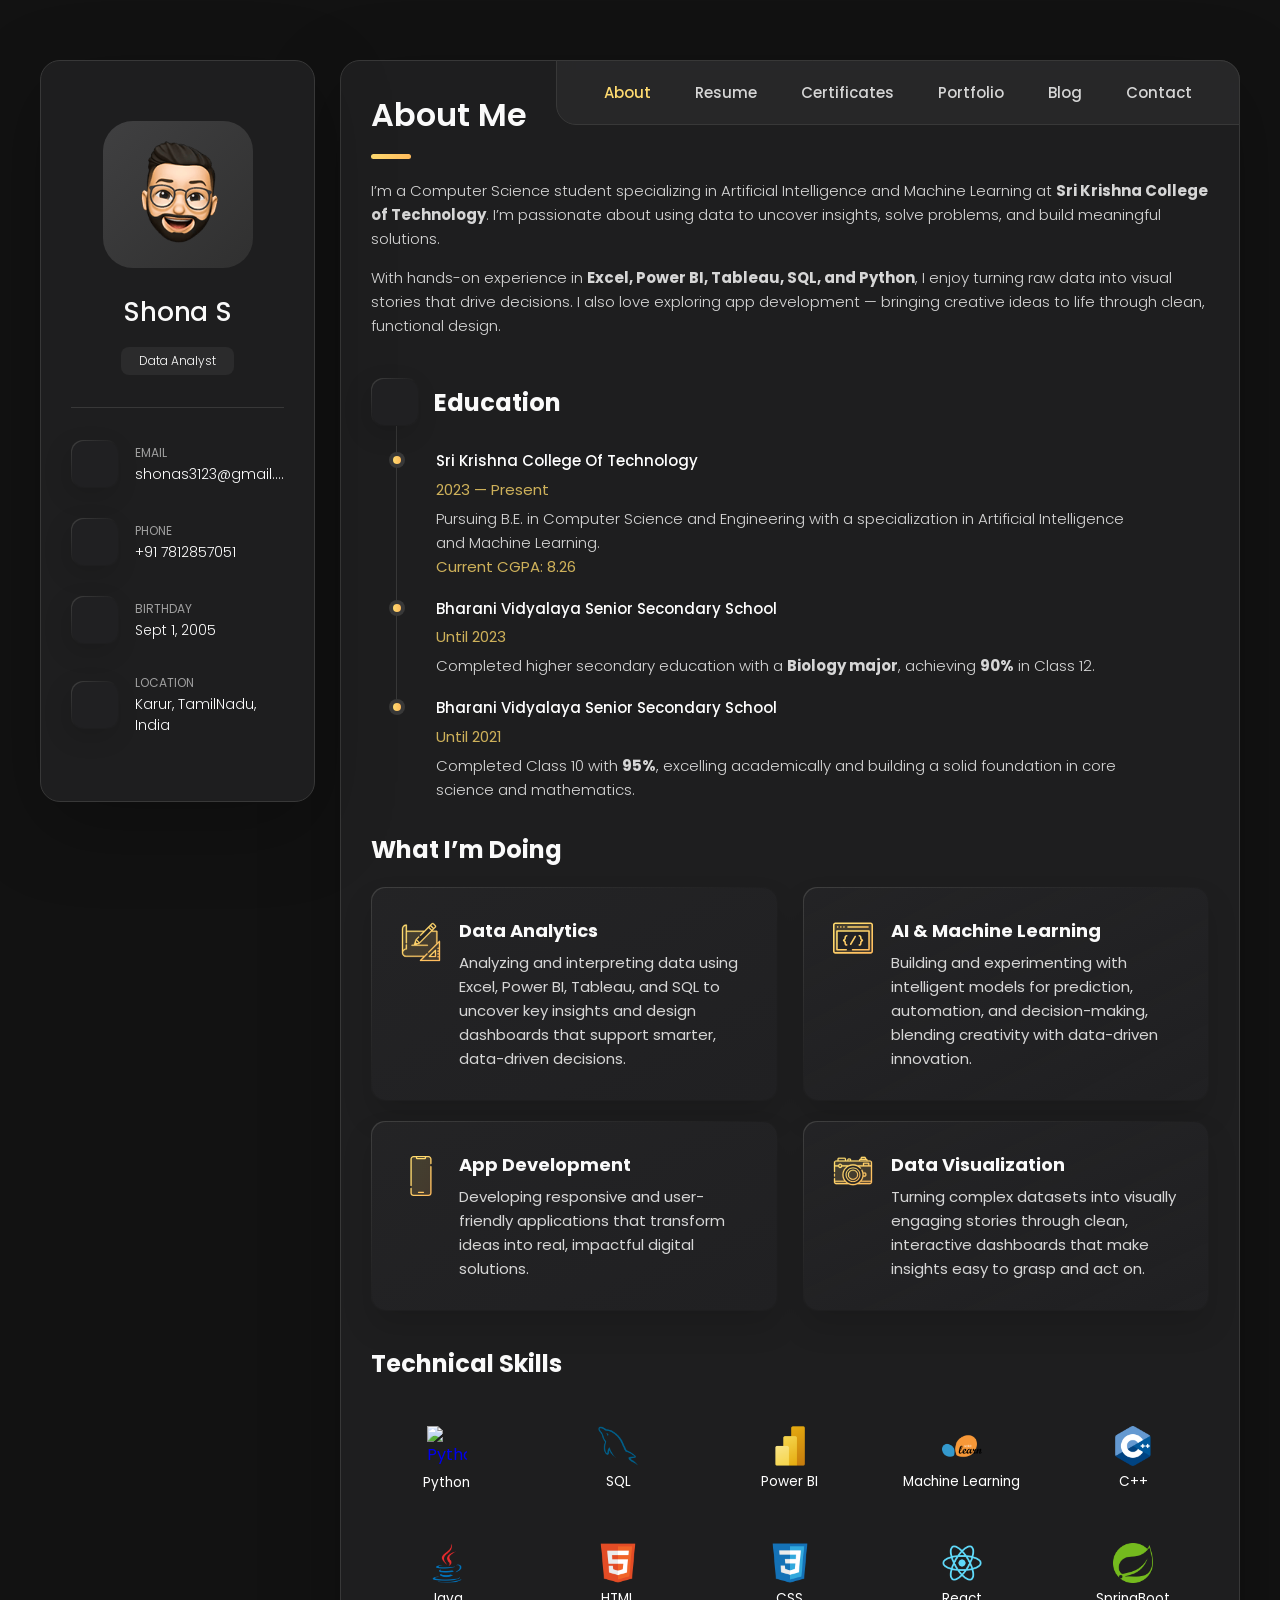
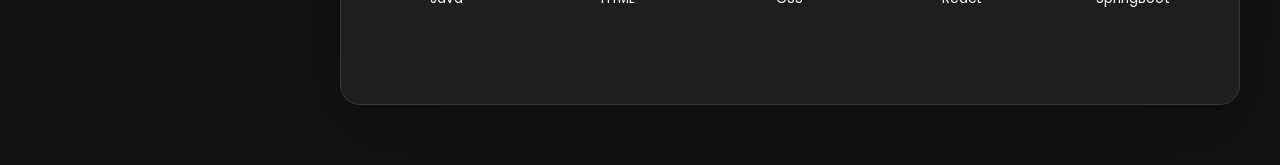
==== index.html @ 90c7e912 "Added complete portfolio website" ====
<!DOCTYPE html>
<html lang="en">
<head>
  <meta charset="UTF-8">
  <meta http-equiv="X-UA-Compatible" content="IE=edge">
  <meta name="viewport" content="width=device-width, initial-scale=1.0">
  <title>vCard - Modular Portfolio</title>

  <link rel="shortcut icon" href="./assets/images/logo.ico" type="image/x-icon">
  <link rel="stylesheet" href="./assets/css/style.css">

  <!-- Google Fonts -->
  <link rel="preconnect" href="https://fonts.googleapis.com">
  <link rel="preconnect" href="https://fonts.gstatic.com" crossorigin>
  <link href="https://fonts.googleapis.com/css2?family=Poppins:wght@300;400;500;600&display=swap" rel="stylesheet">
</head>

<body>
  <main>
    <aside class="sidebar" data-sidebar>

      <div class="sidebar-info">

        <figure class="avatar-box">
          <img src="./assets/images/my-avatar.png" alt="Shona Senthil Kumar" width="80">
        </figure>

        <div class="info-content">
          <h1 class="name" title="Shona Senthil Kumar">Shona S</h1>

          <p class="title">Data Analyst</p>
        </div>

        <button class="info_more-btn" data-sidebar-btn>
          <span>Show Contacts</span>

          <ion-icon name="chevron-down"></ion-icon>
        </button>

      </div>

      <div class="sidebar-info_more">

        <div class="separator"></div>

        <ul class="contacts-list">

          <li class="contact-item">

            <div class="icon-box">
              <ion-icon name="mail-outline"></ion-icon>
            </div>

            <div class="contact-info">
              <p class="contact-title">Email</p>

              <a href="mailto:shonas3123@gmail.com" class="contact-link">shonas3123@gmail.com</a>
            </div>

          </li>

          <li class="contact-item">

            <div class="icon-box">
              <ion-icon name="phone-portrait-outline"></ion-icon>
            </div>

            <div class="contact-info">
              <p class="contact-title">Phone</p>

              <a href="tel:‪+917812857051‬" class="contact-link">‪+91 7812857051‬</a>
            </div>

          </li>

          <li class="contact-item">

            <div class="icon-box">
              <ion-icon name="calendar-outline"></ion-icon>
            </div>

            <div class="contact-info">
              <p class="contact-title">Birthday</p>

              <time datetime="2005-09-01">Sept 1, 2005</time>
            </div>

          </li>

          <li class="contact-item">

            <div class="icon-box">
              <ion-icon name="location-outline"></ion-icon>
            </div>

            <div class="contact-info">
              <p class="contact-title">Location</p>

              <address>Karur, TamilNadu, India</address>
            </div>

          </li>

        </ul>

        <div class="separator"></div>

        <ul class="social-list">

          <li class="social-item">
            <a href="#" class="social-link">
              <ion-icon name="logo-facebook"></ion-icon>
            </a>
          </li>

          <li class="social-item">
            <a href="#" class="social-link">
              <ion-icon name="logo-twitter"></ion-icon>
            </a>
          </li>

          <li class="social-item">
            <a href="#" class="social-link">
              <ion-icon name="logo-instagram"></ion-icon>
            </a>
          </li>

        </ul>

      </div>

    </aside>

    <!-- ========== MAIN CONTENT ========== -->
    <div class="main-content">
      <nav class="navbar">
        <ul class="navbar-list">
          <li class="navbar-item"><button class="navbar-link active" data-nav="about">About</button></li>
          <li class="navbar-item"><button class="navbar-link" data-nav="resume">Resume</button></li>
          <li class="navbar-item"><button class="navbar-link" data-nav="certificates">Certificates</button></li>
          <li class="navbar-item"><button class="navbar-link" data-nav="portfolio">Portfolio</button></li>
          <li class="navbar-item"><button class="navbar-link" data-nav="blog">Blog</button></li>
          <li class="navbar-item"><button class="navbar-link" data-nav="contact">Contact</button></li>
        </ul>
      </nav>

      <!-- where each page loads -->
      <div id="page-container"></div>
    </div>
  </main>

  <script src="./assets/js/script.js"></script>
  <script type="module" src="https://unpkg.com/ionicons@5.5.2/dist/ionicons/ionicons.esm.js"></script>
  <script nomodule src="https://unpkg.com/ionicons@5.5.2/dist/ionicons/ionicons.js"></script>
</body>
</html>
---- assets/css/style.css ----
/*-----------------------------------*\
  #style.css
\*-----------------------------------*/


/**
 * copyright 2022 @codewithsadee
 */





/*-----------------------------------*\
  #CUSTOM PROPERTY
\*-----------------------------------*/

:root {

  /**
   * colors
   */

  /* gradient */

  --bg-gradient-onyx: linear-gradient(
    to bottom right, 
    hsl(240, 1%, 25%) 3%, 
    hsl(0, 0%, 19%) 97%
  );
  --bg-gradient-jet: linear-gradient(
    to bottom right, 
    hsla(240, 1%, 18%, 0.251) 0%, 
    hsla(240, 2%, 11%, 0) 100%
  ), hsl(240, 2%, 13%);
  --bg-gradient-yellow-1: linear-gradient(
    to bottom right, 
    hsl(45, 100%, 71%) 0%, 
    hsla(36, 100%, 69%, 0) 50%
  );
  --bg-gradient-yellow-2: linear-gradient(
    135deg, 
    hsla(45, 100%, 71%, 0.251) 0%, 
    hsla(35, 100%, 68%, 0) 59.86%
  ), hsl(240, 2%, 13%);
  --border-gradient-onyx: linear-gradient(
    to bottom right, 
    hsl(0, 0%, 25%) 0%, 
    hsla(0, 0%, 25%, 0) 50%
  );
  --text-gradient-yellow: linear-gradient(
    to right, 
    hsl(45, 100%, 72%), 
    hsl(35, 100%, 68%)
  );

  /* solid */

  --jet: hsl(0, 0%, 22%);
  --onyx: hsl(240, 1%, 17%);
  --eerie-black-1: hsl(240, 2%, 13%);
  --eerie-black-2: hsl(240, 2%, 12%);
  --smoky-black: hsl(0, 0%, 7%);
  --white-1: hsl(0, 0%, 100%);
  --white-2: hsl(0, 0%, 98%);
  --orange-yellow-crayola: hsl(45, 100%, 72%);
  --vegas-gold: hsl(45, 54%, 58%);
  --light-gray: hsl(0, 0%, 84%);
  --light-gray-70: hsla(0, 0%, 84%, 0.7);
  --bittersweet-shimmer: hsl(0, 43%, 51%);

  /**
   * typography
   */

  /* font-family */
  --ff-poppins: 'Poppins', sans-serif;

  /* font-size */
  --fs-1: 24px;
  --fs-2: 18px;
  --fs-3: 17px;
  --fs-4: 16px;
  --fs-5: 15px;
  --fs-6: 14px;
  --fs-7: 13px;
  --fs-8: 11px;

  /* font-weight */
  --fw-300: 300;
  --fw-400: 400;
  --fw-500: 500;
  --fw-600: 600;

  /**
   * shadow
   */
  
  --shadow-1: -4px 8px 24px hsla(0, 0%, 0%, 0.25);
  --shadow-2: 0 16px 30px hsla(0, 0%, 0%, 0.25);
  --shadow-3: 0 16px 40px hsla(0, 0%, 0%, 0.25);
  --shadow-4: 0 25px 50px hsla(0, 0%, 0%, 0.15);
  --shadow-5: 0 24px 80px hsla(0, 0%, 0%, 0.25);

  /**
   * transition
   */

  --transition-1: 0.25s ease;
  --transition-2: 0.5s ease-in-out;

}





/*-----------------------------------*\
  #RESET
\*-----------------------------------*/

*, *::before, *::after {
  margin: 0;
  padding: 0;
  box-sizing: border-box;
}

a { text-decoration: none; }

li { list-style: none; }

img, ion-icon, a, button, time, span { display: block; }

button {
  font: inherit;
  background: none;
  border: none;
  text-align: left;
  cursor: pointer;
}

input, textarea {
  display: block;
  width: 100%;
  background: none;
  font: inherit;
}

::selection {
  background: var(--orange-yellow-crayola);
  color: var(--smoky-black);
}

:focus { outline-color: var(--orange-yellow-crayola); }

html { font-family: var(--ff-poppins); }

body { background: var(--smoky-black); }





/*-----------------------------------*\
  #REUSED STYLE
\*-----------------------------------*/

.sidebar,
article {
  background: var(--eerie-black-2);
  border: 1px solid var(--jet);
  border-radius: 20px;
  padding: 15px;
  box-shadow: var(--shadow-1);
  z-index: 1;
}

.separator {
  width: 100%;
  height: 1px;
  background: var(--jet);
  margin: 16px 0;
}

.icon-box {
  position: relative;
  background: var(--border-gradient-onyx);
  width: 30px;
  height: 30px;
  border-radius: 8px;
  display: flex;
  justify-content: center;
  align-items: center;
  font-size: 16px;
  color: var(--orange-yellow-crayola);
  box-shadow: var(--shadow-1);
  z-index: 1;
}

.icon-box::before {
  content: "";
  position: absolute;
  inset: 1px;
  background: var(--eerie-black-1);
  border-radius: inherit;
  z-index: -1;
}

.icon-box ion-icon { --ionicon-stroke-width: 35px; }

article { display: none; }

article.active {
  display: block;
  animation: fade 0.5s ease backwards;
}

@keyframes fade {
  0% { opacity: 0; }
  100% { opacity: 1; }
}

.h2,
.h3,
.h4,
.h5 {
  color: var(--white-2);
  text-transform: capitalize;
}

.h2 { font-size: var(--fs-1); }

.h3 { font-size: var(--fs-2); }

.h4 { font-size: var(--fs-4); }

.h5 {
  font-size: var(--fs-7);
  font-weight: var(--fw-500);
}

.article-title {
  position: relative;
  padding-bottom: 7px;
}

.article-title::after {
  content: "";
  position: absolute;
  bottom: 0;
  left: 0;
  width: 30px;
  height: 3px;
  background: var(--text-gradient-yellow);
  border-radius: 3px;
}

.has-scrollbar::-webkit-scrollbar {
  width: 5px; /* for vertical scrollbar */
  height: 5px; /* for horizontal scrollbar */
}

.has-scrollbar::-webkit-scrollbar-track {
  background: var(--onyx);
  border-radius: 5px;
}

.has-scrollbar::-webkit-scrollbar-thumb {
  background: var(--orange-yellow-crayola);
  border-radius: 5px;
}

.has-scrollbar::-webkit-scrollbar-button { width: 20px; }

.content-card {
  position: relative;
  background: var(--border-gradient-onyx);
  padding: 15px;
  padding-top: 45px;
  border-radius: 14px;
  box-shadow: var(--shadow-2);
  cursor: pointer;
  z-index: 1;
}

.content-card::before {
  content: "";
  position: absolute;
  inset: 1px;
  background: var(--bg-gradient-jet);
  border-radius: inherit;
  z-index: -1;
}





/*-----------------------------------*\
  #MAIN
\*-----------------------------------*/

main {
  margin: 15px 12px;
  margin-bottom: 75px;
  min-width: 259px;
}





/*-----------------------------------*\
  #SIDEBAR
\*-----------------------------------*/

.sidebar {
  margin-bottom: 15px;
  max-height: 112px;
  overflow: hidden;
  transition: var(--transition-2);
}

.sidebar.active { max-height: 405px; }

.sidebar-info {
  position: relative;
  display: flex;
  justify-content: flex-start;
  align-items: center;
  gap: 15px;
}

.avatar-box {
  background: var(--bg-gradient-onyx);
  border-radius: 20px;
}

.info-content .name {
  color: var(--white-2);
  font-size: var(--fs-3);
  font-weight: var(--fw-500);
  letter-spacing: -0.25px;
  margin-bottom: 10px;
}

.info-content .title {
  color: var(--white-1);
  background: var(--onyx);
  font-size: var(--fs-8);
  font-weight: var(--fw-300);
  width: max-content;
  padding: 3px 12px;
  border-radius: 8px;
}

.info_more-btn {
  position: absolute;
  top: -15px;
  right: -15px;
  border-radius: 0 15px;
  font-size: 13px;
  color: var(--orange-yellow-crayola);
  background: var(--border-gradient-onyx);
  padding: 10px;
  box-shadow: var(--shadow-2);
  transition: var(--transition-1);
  z-index: 1;
}

.info_more-btn::before {
  content: "";
  position: absolute;
  inset: 1px;
  border-radius: inherit;
  background: var(--bg-gradient-jet);
  transition: var(--transition-1);
  z-index: -1;
}

.info_more-btn:hover,
.info_more-btn:focus { background: var(--bg-gradient-yellow-1); }

.info_more-btn:hover::before,
.info_more-btn:focus::before { background: var(--bg-gradient-yellow-2); }

.info_more-btn span { display: none; }

.sidebar-info_more {
  opacity: 0;
  visibility: hidden;
  transition: var(--transition-2);
}

.sidebar.active .sidebar-info_more {
  opacity: 1;
  visibility: visible;
}

.contacts-list {
  display: grid;
  grid-template-columns: 1fr;
  gap: 16px;
}

.contact-item {
  min-width: 100%;
  display: flex;
  align-items: center;
  gap: 16px;
}

.contact-info {
  max-width: calc(100% - 46px);
  width: calc(100% - 46px);
}

.contact-title {
  color: var(--light-gray-70);
  font-size: var(--fs-8);
  text-transform: uppercase;
  margin-bottom: 2px;
}

.contact-info :is(.contact-link, time, address) {
  color: var(--white-2);
  font-size: var(--fs-7);
}

.contact-info address { font-style: normal; }

.social-list {
  display: flex;
  justify-content: flex-start;
  align-items: center;
  gap: 15px;
  padding-bottom: 4px;
  padding-left: 7px;
}

.social-item .social-link {
  color: var(--light-gray-70);
  font-size: 18px;
}


.social-item .social-link:hover { color: var(--light-gray); }





/*-----------------------------------*\
  #NAVBAR
\*-----------------------------------*/

.navbar {
  position: fixed;
  bottom: 0;
  left: 0;
  width: 100%;
  background: hsla(240, 1%, 17%, 0.75);
  backdrop-filter: blur(10px);
  border: 1px solid var(--jet);
  border-radius: 12px 12px 0 0;
  box-shadow: var(--shadow-2);
  z-index: 5;
}

.navbar-list {
  display: flex;
  flex-wrap: wrap;
  justify-content: center;
  align-items: center;
  padding: 0 10px;
}

.navbar-link {
  color: var(--light-gray);
  font-size: var(--fs-8);
  padding: 20px 7px;
  transition: color var(--transition-1);
}

.navbar-link:hover,
.navbar-link:focus { color: var(--light-gray-70); }

.navbar-link.active { color: var(--orange-yellow-crayola); }


.cert-filter {
  display: flex;
  flex-wrap: wrap;
  gap: 12px;
  margin: 20px 0;
}

.cert-btn {
  padding: 8px 18px;
  background: transparent;
  border: 1px solid var(--jet);
  border-radius: 14px;
  color: var(--white-1);
  cursor: pointer;
  transition: 0.3s;
}

.cert-btn.active {
  background: var(--orange-yellow-crayola);
  color: black;
}

.cert-tab { display: none; }
.cert-tab.active { display: block; }

.cert-grid {
  display: grid;
  grid-template-columns: repeat(2, 1fr);
  gap: 25px;
}

.cert-card {
  background: var(--eerie-black-2);
  padding: 12px;
  border-radius: 16px;
  border: 1px solid var(--jet);
  transition: 0.3s;
}

.cert-card:hover {
  transform: translateY(-6px);
  box-shadow: var(--shadow-3);
}

.cert-card img {
  width: 100%;
  height: 220px;
  border-radius: 12px;
  object-fit: cover;
}

.cert-title {
  margin-top: 10px;
  color: var(--white-1);
  font-size: var(--fs-6);
}


.cert-filter {
  display: flex;
  flex-wrap: wrap;
  gap: 12px;
  margin: 20px 0 30px;
}

.cert-btn {
  padding: 8px 18px;
  background: transparent;
  border: 1px solid var(--jet);
  border-radius: 14px;
  color: var(--white-1);
  cursor: pointer;
  transition: 0.3s;
}

.cert-btn.active {
  background: var(--orange-yellow-crayola);
  color: black;
}

.cert-tab {
  display: none;
}

.cert-tab.active {
  display: block;
}

.cert-grid {
  display: grid;
  grid-template-columns: repeat(2, 1fr);
  gap: 25px;
}

.cert-card {
  background: var(--eerie-black-2);
  padding: 14px;
  border-radius: 16px;
  border: 1px solid var(--jet);
  transition: 0.3s;
}

.cert-card:hover {
  transform: translateY(-5px);
  box-shadow: var(--shadow-3);
}

.cert-card img {
  width: 100%;
  height: 220px;
  border-radius: 12px;
  object-fit: cover;
}

.cert-title {
  margin-top: 12px;
  font-size: var(--fs-6);
  color: var(--white-1);
}

.cert-source {
  margin-top: 3px;
  color: var(--white-2);
  font-size: var(--fs-7);
}

/*-----------------------------------*\
  #ABOUT
\*-----------------------------------*/

.about .article-title { margin-bottom: 15px; }

.about-text {
  color: var(--light-gray);
  font-size: var(--fs-6);
  font-weight: var(--fw-300);
  line-height: 1.6;
}

.about-text p { margin-bottom: 15px; }



/**
 * #service 
 */

.service { margin-bottom: 35px; }

.service-title { margin-bottom: 20px; }

.service-list {
  display: grid;
  grid-template-columns: 1fr;
  gap: 20px;
}

.service-item {
  position: relative;
  background: var(--border-gradient-onyx);
  padding: 20px;
  border-radius: 14px;
  box-shadow: var(--shadow-2);
  z-index: 1;
}

.service-item::before {
  content: "";
  position: absolute;
  inset: 1px;
  background: var(--bg-gradient-jet);
  border-radius: inherit;
  z-index: -1;
}

.service-icon-box { margin-bottom: 10px; }

.service-icon-box img { margin: auto; }

.service-content-box { text-align: center; }

.service-item-title { margin-bottom: 7px; }

.service-item-text {
  color: var(--light-gray);
  font-size: var(--fs-6);
  font-weight: var(--fw-3);
  line-height: 1.6;
}


/**
 * #testimonials 
 */

.testimonials { margin-bottom: 30px; }

.testimonials-title { margin-bottom: 20px; }

.testimonials-list {
  display: flex;
  justify-content: flex-start;
  align-items: flex-start;
  gap: 15px;
  margin: 0 -15px;
  padding: 25px 15px;
  padding-bottom: 35px;
  overflow-x: auto;
  scroll-behavior: smooth;
  overscroll-behavior-inline: contain;
  scroll-snap-type: inline mandatory;
}

.testimonials-item {
  min-width: 100%;
  scroll-snap-align: center;
}

.testimonials-avatar-box {
  position: absolute;
  top: 0;
  left: 0;
  transform: translate(15px, -25px);
  background: var(--bg-gradient-onyx);
  border-radius: 14px;
  box-shadow: var(--shadow-1);
}

.testimonials-item-title { margin-bottom: 7px; }

.testimonials-text {
  color: var(--light-gray);
  font-size: var(--fs-6);
  font-weight: var(--fw-300);
  line-height: 1.6;
  display: -webkit-box;
  line-clamp: 4;
  -webkit-line-clamp: 4;
  -webkit-box-orient: vertical;
  overflow: hidden;
}


/**
 * #testimonials-modal
 */

.modal-container {
  position: fixed;
  top: 0;
  left: 0;
  width: 100%;
  height: 100%;
  display: flex;
  justify-content: center;
  align-items: center;
  overflow-y: auto;
  overscroll-behavior: contain;
  z-index: 20;
  pointer-events: none;
  visibility: hidden;
}

.modal-container::-webkit-scrollbar { display: none; }

.modal-container.active {
  pointer-events: all;
  visibility: visible;
}

.overlay {
  position: fixed;
  top: 0;
  left: 0;
  width: 100%;
  height: 100vh;
  background: hsl(0, 0%, 5%);
  opacity: 0;
  visibility: hidden;
  pointer-events: none;
  z-index: 1;
  transition: var(--transition-1);
}

.overlay.active {
  opacity: 0.8;
  visibility: visible;
  pointer-events: all;
}

.testimonials-modal {
  background: var(--eerie-black-2);
  position: relative;
  padding: 15px;
  margin: 15px 12px;
  border: 1px solid var(--jet);
  border-radius: 14px;
  box-shadow: var(--shadow-5);
  transform: scale(1.2);
  opacity: 0;
  transition: var(--transition-1);
  z-index: 2;
}

.modal-container.active .testimonials-modal {
  transform: scale(1);
  opacity: 1;
}

.modal-close-btn {
  position: absolute;
  top: 15px;
  right: 15px;
  background: var(--onyx);
  border-radius: 8px;
  width: 32px;
  height: 32px;
  display: flex;
  justify-content: center;
  align-items: center;
  color: var(--white-2);
  font-size: 18px;
  opacity: 0.7;
}

.modal-close-btn:hover,
.modal-close-btn:focus { opacity: 1; }

.modal-close-btn ion-icon { --ionicon-stroke-width: 50px; }

.modal-avatar-box {
  background: var(--bg-gradient-onyx);
  width: max-content;
  border-radius: 14px;
  margin-bottom: 15px;
  box-shadow: var(--shadow-2);
}

.modal-img-wrapper > img { display: none; }

.modal-title { margin-bottom: 4px; }

.modal-content time {
  font-size: var(--fs-6);
  color: var(--light-gray-70);
  font-weight: var(--fw-300);
  margin-bottom: 10px;
}

.modal-content p {
  color: var(--light-gray);
  font-size: var(--fs-6);
  font-weight: var(--fw-300);
  line-height: 1.6;
}


/* =========================================================
   # CLIENTS & SKILLS — 6 ICON GRID
   ========================================================= */

.clients,
.skills {
  margin: 20px 0;
}

/* Grid layout = exact control */
.clients-list,
.skills-list {
  display: grid;
  grid-template-columns: repeat(5, 1fr);  /* 🔥 6 icons */
  gap: 10px;                              /* space between icons */

  padding: 10px;
  margin: 0;
}

/* Items */
.clients-item,
.skills-item {
  text-align: center;
}

/* Icons */
.clients-item img,
.skills-item img {
  max-width: 40px;
  margin: 0 auto;
  display: block;
  filter: none;
  transition: transform 0.2s ease;
}

/* Hover */
.clients-item img:hover,
.skills-item img:hover {
  transform: scale(1.1);
}

/* Text */
.skill-name {
  margin-top: 6px;
  font-size: 0.85rem;
  color: var(--white-1);
}


/* =========================================================
   # SCROLLBAR STYLING (Theme Orange)
   ========================================================= */

.skills-list::-webkit-scrollbar,
.clients-list::-webkit-scrollbar {
  height: 8px;
}

.skills-list::-webkit-scrollbar-track,
.clients-list::-webkit-scrollbar-track {
  background: rgba(255, 255, 255, 0.05);
  border-radius: 10px;
}

.skills-list::-webkit-scrollbar-thumb,
.clients-list::-webkit-scrollbar-thumb {
  background: var(--orange-yellow-crayola);
  border-radius: 10px;
  transition: background 0.3s ease;
}

.skills-list::-webkit-scrollbar-thumb:hover,
.clients-list::-webkit-scrollbar-thumb:hover {
  background: hsl(45, 100%, 75%); /* lighter hover version */
}

/* =========================================================
   # EDUCATION & EXPERIENCE (TIMELINE) RESTORE
   ========================================================= */

.timeline {
  margin-bottom: 30px;
}

.timeline .title-wrapper {
  display: flex;
  align-items: center;
  gap: 15px;
  margin-bottom: 25px;
}

.timeline-list {
  font-size: var(--fs-6);
  margin-left: 45px;
  display: block; /* ensures it's vertical again */
}

.timeline-item {
  position: relative;
  margin-bottom: 20px;
  text-align: left;
}

.timeline-item:not(:last-child)::before {
  content: "";
  position: absolute;
  top: -25px;
  left: -30px;
  width: 1px;
  height: calc(100% + 50px);
  background: var(--jet);
}

.timeline-item::after {
  content: "";
  position: absolute;
  top: 5px;
  left: -33px;
  height: 6px;
  width: 6px;
  background: var(--text-gradient-yellow);
  border-radius: 50%;
  box-shadow: 0 0 0 4px var(--jet);
}

.timeline-item-title {
  font-size: var(--fs-6);
  color: var(--white-1);
  font-weight: var(--fw-500);
  line-height: 1.3;
  margin-bottom: 7px;
}

.timeline-list span {
  color: var(--vegas-gold);
  font-weight: var(--fw-400);
  line-height: 1.6;
  display: block;
  margin-bottom: 5px;
}

.timeline-text {
  color: var(--light-gray);
  font-weight: var(--fw-300);
  line-height: 1.6;
}

.download-btn {
  display: inline-block;
  background: #4a4aff;
  color: white;
  padding: 12px 25px;
  border-radius: 8px;
  text-decoration: none;
  font-size: 16px;
  transition: 0.3s ease;
}

.download-btn:hover {
  background: #2d2dff;
}



/*-----------------------------------*\
  #PORTFOLIO
\*-----------------------------------*/

.filter-list { display: none; }

.filter-select-box {
  position: relative;
  margin-bottom: 25px;
}

.filter-select {
  background: var(--eerie-black-2);
  color: var(--light-gray);
  display: flex;
  justify-content: space-between;
  align-items: center;
  width: 100%;
  padding: 12px 16px;
  border: 1px solid var(--jet);
  border-radius: 14px;
  font-size: var(--fs-6);
  font-weight: var(--fw-300);
}

.filter-select.active .select-icon { transform: rotate(0.5turn); }

.select-list {
  background: var(--eerie-black-2);
  position: absolute;
  top: calc(100% + 6px);
  width: 100%;
  padding: 6px;
  border: 1px solid var(--jet);
  border-radius: 14px;
  z-index: 2;
  opacity: 0;
  visibility: hidden;
  pointer-events: none;
  transition: 0.15s ease-in-out;
}

.filter-select.active + .select-list {
  opacity: 1;
  visibility: visible;
  pointer-events: all;
}

.select-item button {
  background: var(--eerie-black-2);
  color: var(--light-gray);
  font-size: var(--fs-6);
  font-weight: var(--fw-300);
  text-transform: capitalize;
  width: 100%;
  padding: 8px 10px;
  border-radius: 8px;
}

.select-item button:hover { --eerie-black-2: hsl(240, 2%, 20%); }

.project-list {
  display: grid;
  grid-template-columns: 1fr;
  gap: 30px;
  margin-bottom: 10px;
}

.project-item { display: none; }

.project-item.active {
  display: block;
  animation: scaleUp 0.25s ease forwards;
}

@keyframes scaleUp {
  0% { transform: scale(0.5); }
  100% { transform: scale(1); }
}

.project-item > a { width: 100%; }

.project-img {
  position: relative;
  width: 100%;
  height: 200px;
  border-radius: 16px;
  overflow: hidden;
  margin-bottom: 15px;
}

.project-img::before {
  content: "";
  position: absolute;
  top: 0;
  left: 0;
  width: 100%;
  height: 100%;
  background: transparent;
  z-index: 1;
  transition: var(--transition-1);
}

.project-item > a:hover .project-img::before { background: hsla(0, 0%, 0%, 0.5); }

.project-item-icon-box {
  --scale: 0.8;

  background: var(--jet);
  color: var(--orange-yellow-crayola);
  position: absolute;
  top: 50%;
  left: 50%;
  transform: translate(-50%, -50%) scale(var(--scale));
  font-size: 20px;
  padding: 18px;
  border-radius: 12px;
  opacity: 0;
  z-index: 1;
  transition: var(--transition-1);
}

.project-item > a:hover .project-item-icon-box {
  --scale: 1;
  opacity: 1;
}

.project-item-icon-box ion-icon { --ionicon-stroke-width: 50px; }

.project-img img {
  width: 100%;
  height: 100%;
  object-fit: cover;
  transition: var(--transition-1);
}

.project-item > a:hover img { transform: scale(1.1); }

.project-title,
.project-category { margin-left: 10px; }

.project-title {
  color: var(--white-2);
  font-size: var(--fs-5);
  font-weight: var(--fw-400);
  text-transform: capitalize;
  line-height: 1.3;
}

.project-category {
  color: var(--light-gray-70);
  font-size: var(--fs-6);
  font-weight: var(--fw-300);
}

.code1 {
  background: var(--border-gradient-onyx);
  color: var(--orange-yellow-crayola);
  padding: 10px 20px;
  border-radius: 12px;
  font-size: var(--fs-6);
  font-weight: var(--fw-500);
  cursor: pointer;
  position: relative;
  transition: var(--transition-1);
  box-shadow: var(--shadow-3);
  text-transform: capitalize;
}

.code1 {
  font-size: 12px; /* make it smaller */
  padding: 8px 18px; /* optional: adjust size nicely */
}

.code1::before {
  content: "";
  position: absolute;
  inset: 1px;
  background: var(--bg-gradient-jet);
  border-radius: inherit;
  z-index: -1;
}

.code1:hover {
  color: black;
  background: var(--orange-yellow-crayola);
  transform: translateY(-3px);
}

.code1:active {
  transform: scale(0.95);
}

.project-info {
  margin-top: 10px;
  padding: 0 10px;
  display: flex;
  justify-content: space-between;
  align-items: center;
}

.project-info a {
  text-decoration: none;
}



/*-----------------------------------*\
  #BLOG
\*-----------------------------------*/

.blog-posts { margin-bottom: 10px; }

.blog-posts-list {
  display: grid;
  grid-template-columns: 1fr;
  gap: 20px;
}

.blog-post-item > a {
  position: relative;
  background: var(--border-gradient-onyx);
  height: 100%;
  box-shadow: var(--shadow-4);
  border-radius: 16px;
  z-index: 1;
}

.blog-post-item > a::before {
  content: "";
  position: absolute;
  inset: 1px;
  border-radius: inherit;
  background: var(--eerie-black-1);
  z-index: -1;
}

.blog-banner-box {
  width: 100%;
  height: 200px;
  border-radius: 12px;
  overflow: hidden;
}

.blog-banner-box img {
  width: 100%;
  height: 100%;
  object-fit: cover;
  transition: var(--transition-1);
}

.blog-post-item > a:hover .blog-banner-box img { transform: scale(1.1); }

.blog-content { padding: 15px; }

.blog-meta {
  display: flex;
  justify-content: flex-start;
  align-items: center;
  gap: 7px;
  margin-bottom: 10px;
}

.blog-meta :is(.blog-category, time) {
  color: var(--light-gray-70);
  font-size: var(--fs-6);
  font-weight: var(--fw-300);
}

.blog-meta .dot {
  background: var(--light-gray-70);
  width: 4px;
  height: 4px;
  border-radius: 4px;
}

.blog-item-title {
  margin-bottom: 10px;
  line-height: 1.3;
  transition: var(--transition-1);
}

.blog-post-item > a:hover .blog-item-title { color: var(--orange-yellow-crayola); }

.blog-text {
  color: var(--light-gray);
  font-size: var(--fs-6);
  font-weight: var(--fw-300);
  line-height: 1.6;
}





/*-----------------------------------*\
  #CONTACT
\*-----------------------------------*/

/* CONTACT FORM */
.contact-form {
  margin-bottom: 20px;
}

.form-title {
  margin-bottom: 20px;
}

.input-group {
  margin-bottom: 20px;
}

.form-input {
  width: 100%;
  padding: 13px 20px;
  border: 1px solid var(--jet);
  border-radius: 14px;
  font-size: var(--fs-6);
  color: var(--white-2);
  outline: none;
}

.form-input::placeholder {
  font-weight: var(--fw-500);
}

.form-input:focus {
  border-color: var(--orange-yellow-crayola);
}

textarea.form-input {
  min-height: 120px;
  resize: vertical;
}

/* FORM BUTTON */
.form-btn {
  width: 100%;
  display: flex;
  align-items: center;
  justify-content: center;
  gap: 10px;
  padding: 13px 20px;
  border-radius: 14px;
  font-size: var(--fs-6);
  color: var(--orange-yellow-crayola);
  background: var(--border-gradient-onyx);
  position: relative;
  box-shadow: var(--shadow-3);
}

.form-btn::before {
  content: "";
  position: absolute;
  inset: 1px;
  background: var(--bg-gradient-jet);
  border-radius: inherit;
  z-index: -1;
}

.form-btn ion-icon {
  font-size: 16px;
}

/* HORIZONTAL CONTACT LIST */
.horizontal-contacts {
  display: flex;
  flex-wrap: wrap;
  gap: 20px;
  margin-top: 30px;
}

.horizontal-contacts .contact-item {
  flex: 1 1 calc(50% - 20px);
  display: flex;
  align-items: center;
  gap: 15px;
  padding: 15px;
  border: 1px solid var(--jet);
  border-radius: 14px;
  background: var(--eerie-black-2);
}

.horizontal-contacts .icon-box {
  width: 45px;
  height: 45px;
  display: grid;
  place-items: center;
  border-radius: 10px;
  background: var(--bg-gradient-onyx);
  box-shadow: var(--shadow-3);
}

.horizontal-contacts ion-icon {
  font-size: 24px;
  color: var(--orange-yellow-crayola);
}

.contact-title {
  margin-bottom: 2px;
}





/*-----------------------------------*\
  #RESPONSIVE
\*-----------------------------------*/

/**
 * responsive larger than 450px screen
 */

@media (min-width: 450px) {

  /**
   * client
   */

  .clients-item { min-width: calc(33.33% - 10px); }



  /**
   * #PORTFOLIO, BLOG 
   */

  .project-img,
  .blog-banner-box { height: auto; }

}





/**
 * responsive larger than 580px screen
 */

@media (min-width: 580px) {

  /**
   * CUSTOM PROPERTY
   */

  :root {

    /**
     * typography
     */

    --fs-1: 32px;
    --fs-2: 24px;
    --fs-3: 26px;
    --fs-4: 18px;
    --fs-6: 15px;
    --fs-7: 15px;
    --fs-8: 12px;

  }



  /**
   * #REUSED STYLE
   */

  .sidebar, article {
    width: 520px;
    margin-inline: auto;
    padding: 30px;
  }

  .article-title {
    font-weight: var(--fw-600);
    padding-bottom: 15px;
  }

  .article-title::after {
    width: 40px;
    height: 5px;
  }

  .icon-box {
    width: 48px;
    height: 48px;
    border-radius: 12px;
    font-size: 18px;
  }



  /**
   * #MAIN
   */

  main {
    margin-top: 60px;
    margin-bottom: 100px;
  }



  /**
   * #SIDEBAR
   */

  .sidebar {
    max-height: 180px;
    margin-bottom: 30px;
  }

  .sidebar.active { max-height: 584px; }

  .sidebar-info { gap: 25px; }

  .avatar-box { border-radius: 30px; }

  .avatar-box img { width: 120px; }

  .info-content .name { margin-bottom: 15px; }

  .info-content .title { padding: 5px 18px; }

  .info_more-btn {
    top: -30px;
    right: -30px;
    padding: 10px 15px;
  }

  .info_more-btn span {
    display: block;
    font-size: var(--fs-8);
  }

  .info_more-btn ion-icon { display: none; }

  .separator { margin: 32px 0; }

  .contacts-list { gap: 20px; }

  .contact-info {
    max-width: calc(100% - 64px);
    width: calc(100% - 64px);
  }



  /**
   * #NAVBAR
   */

  .navbar { border-radius: 20px 20px 0 0; }

  .navbar-list { gap: 20px; }

  .navbar-link { --fs-8: 14px; }



  /**
   * #ABOUT
   */

  .about .article-title { margin-bottom: 20px; }

  .about-text { margin-bottom: 40px; }

  /* service */

  .service-item {
    display: flex;
    justify-content: flex-start;
    align-items: flex-start;
    gap: 18px;
    padding: 30px;
  }

  .service-icon-box {
    margin-bottom: 0;
    margin-top: 5px;
  }

  .service-content-box { text-align: left; }

  /* testimonials */

  .testimonials-title { margin-bottom: 25px; }

  .testimonials-list {
    gap: 30px;
    margin: 0 -30px;
    padding: 30px;
    padding-bottom: 35px;
  }

  .content-card {
    padding: 30px;
    padding-top: 25px;
  }

  .testimonials-avatar-box {
    transform: translate(30px, -30px);
    border-radius: 20px;
  }

  .testimonials-avatar-box img { width: 80px; }

  .testimonials-item-title {
    margin-bottom: 10px;
    margin-left: 95px;
  }

  .testimonials-text {
    line-clamp: 2;
    -webkit-line-clamp: 2;
  }

  /* testimonials modal */

  .modal-container { padding: 20px; }

  .testimonials-modal {
    display: flex;
    justify-content: flex-start;
    align-items: stretch;
    gap: 25px;
    padding: 30px;
    border-radius: 20px;
  }

  .modal-img-wrapper {
    display: flex;
    flex-direction: column;
    align-items: center;
  }

  .modal-avatar-box {
    border-radius: 18px;
    margin-bottom: 0;
  }

  .modal-avatar-box img { width: 65px; }

  .modal-img-wrapper > img {
    display: block;
    flex-grow: 1;
    width: 35px;
  }

  /* clients */

  .clients-list {
    gap: 50px;
    margin: 0 -30px;
    padding: 45px;
    scroll-padding-inline: 45px;
  }

  .clients-item { min-width: calc(33.33% - 35px); }



  /**
   * #RESUME
   */

  .timeline-list { margin-left: 65px; }

  .timeline-item:not(:last-child)::before { left: -40px; }

  .timeline-item::after {
    height: 8px;
    width: 8px;
    left: -43px;
  }

  .skills-item:not(:last-child) { margin-bottom: 25px; }



  /**
   * #PORTFOLIO, BLOG
   */

  .project-img, .blog-banner-box { border-radius: 16px; }

  .blog-posts-list { gap: 30px; }

  .blog-content { padding: 25px; }



  /**
   * #CONTACT
   */

  .mapbox {
    height: 380px;
    border-radius: 18px;
  }

  .input-wrapper {
    gap: 30px;
    margin-bottom: 30px;
  }

  .form-input { padding: 15px 20px; }

  textarea.form-input { margin-bottom: 30px; }

  .form-btn {
    --fs-6: 16px;
    padding: 16px 20px;
  }

  .form-btn ion-icon { font-size: 18px; }

}





/**
 * responsive larger than 768px screen
 */

@media (min-width: 768px) {

  /**
   * REUSED STYLE
   */

  .sidebar, article { width: 700px; }

  .has-scrollbar::-webkit-scrollbar-button { width: 100px; }



  /**
   * SIDEBAR
   */

  .contacts-list {
    grid-template-columns: 1fr 1fr;
    gap: 30px 15px;
  }



  /**
   * NAVBAR
   */

  .navbar-link { --fs-8: 15px; }



  /**
   * ABOUT
   */

  /* testimonials modal */

  .testimonials-modal {
    gap: 35px;
    max-width: 680px;
  }

  .modal-avatar-box img { width: 80px; }



  /**
   * PORTFOLIO
   */

  .article-title { padding-bottom: 20px; }

  .filter-select-box { display: none; }

  .filter-list {
    display: flex;
    justify-content: flex-start;
    align-items: center;
    gap: 25px;
    padding-left: 5px;
    margin-bottom: 30px;
  }

  .filter-item button {
    color: var(--light-gray);
    font-size: var(--fs-5);
    transition: var(--transition-1);
  }

  .filter-item button:hover { color: var(--light-gray-70); }

  .filter-item button.active { color: var(--orange-yellow-crayola); }

  /* portfolio and blog grid */

  .project-list, .blog-posts-list { grid-template-columns: 1fr 1fr; }



  /**
   * CONTACT
   */

  .input-wrapper { grid-template-columns: 1fr 1fr; }

  .form-btn {
    width: max-content;
    margin-left: auto;
  }
  
}





/**
 * responsive larger than 1024px screen
 */

@media (min-width: 1024px) {

  /**
   * CUSTOM PROPERTY
   */

  :root {

    /**
    * shadow
    */

    --shadow-1: -4px 8px 24px hsla(0, 0%, 0%, 0.125);
    --shadow-2: 0 16px 30px hsla(0, 0%, 0%, 0.125);
    --shadow-3: 0 16px 40px hsla(0, 0%, 0%, 0.125);

  }



  /**
   * REUSED STYLE
   */

  .sidebar, article {
    width: 950px;
    box-shadow: var(--shadow-5);
  }



  /**
   * MAIN 
   */

  main { margin-bottom: 60px; }

  .main-content {
    position: relative;
    width: max-content;
    margin: auto;
  }



  /**
   * NAVBAR
   */

  .navbar {
    position: absolute;
    bottom: auto;
    top: 0;
    left: auto;
    right: 0;
    width: max-content;
    border-radius: 0 20px;
    padding: 0 20px;
    box-shadow: none;
  }

  .navbar-list {
    gap: 30px;
    padding: 0 20px;
  }

  .navbar-link { font-weight: var(--fw-500); }



  /**
   * ABOUT
   */

  /* service */

  .service-list {
    grid-template-columns: 1fr 1fr;
    gap: 20px 25px;
  }

  /* testimonials */

  .testimonials-item { min-width: calc(50% - 15px); }

  /* clients */

  .clients-item { min-width: calc(25% - 38px); }



  /**
   * PORTFOLIO
   */

  .project-list { grid-template-columns: repeat(3, 1fr); }



  /**
   * BLOG
   */

  .blog-banner-box { height: 230px; }

}





/**
 * responsive larger than 1250px screen
 */

@media (min-width: 1250px) {

  /**
   * RESET
   */

  body::-webkit-scrollbar { width: 20px; }

  body::-webkit-scrollbar-track { background: var(--smoky-black); }

  body::-webkit-scrollbar-thumb {
    border: 5px solid var(--smoky-black);
    background: hsla(0, 0%, 100%, 0.1);
    border-radius: 20px;
    box-shadow: inset 1px 1px 0 hsla(0, 0%, 100%, 0.11),
                inset -1px -1px 0 hsla(0, 0%, 100%, 0.11);
  }

  body::-webkit-scrollbar-thumb:hover { background: hsla(0, 0%, 100%, 0.15); }

  body::-webkit-scrollbar-button { height: 60px; }



  /**
   * REUSED STYLE
   */

  .sidebar, article { width: auto; }

  article { min-height: 100%; }



  /**
   * MAIN
   */

  main {
    max-width: 1200px;
    margin-inline: auto;
    display: flex;
    justify-content: center;
    align-items: stretch;
    gap: 25px;
  }

  .main-content {
    min-width: 75%;
    width: 75%;
    margin: 0;
  }



  /**
   * SIDEBAR
   */

  .sidebar {
    position: sticky;
    top: 60px;
    max-height: max-content;
    height: 100%;
    margin-bottom: 0;
    padding-top: 60px;
    z-index: 1;
  }

  .sidebar-info { flex-direction: column; }

  .avatar-box img { width: 150px; }

  .info-content .name {
    white-space: nowrap;
    text-align: center;
  }

  .info-content .title { margin: auto; }

  .info_more-btn { display: none; }

  .sidebar-info_more {
    opacity: 1;
    visibility: visible;
  }

  .contacts-list { grid-template-columns: 1fr; }

  .contact-info :is(.contact-link) {
    white-space: nowrap;
    overflow: hidden;
    text-overflow: ellipsis;
  }

  .contact-info :is(.contact-link, time, address) {
    --fs-7: 14px;
    font-weight: var(--fw-300);
  }

  .separator:last-of-type {
    margin: 15px 0;
    opacity: 0;
  }

  .social-list { justify-content: center; }



  /**
	 * RESUME
	 */

  .timeline-text { max-width: 700px; }

}
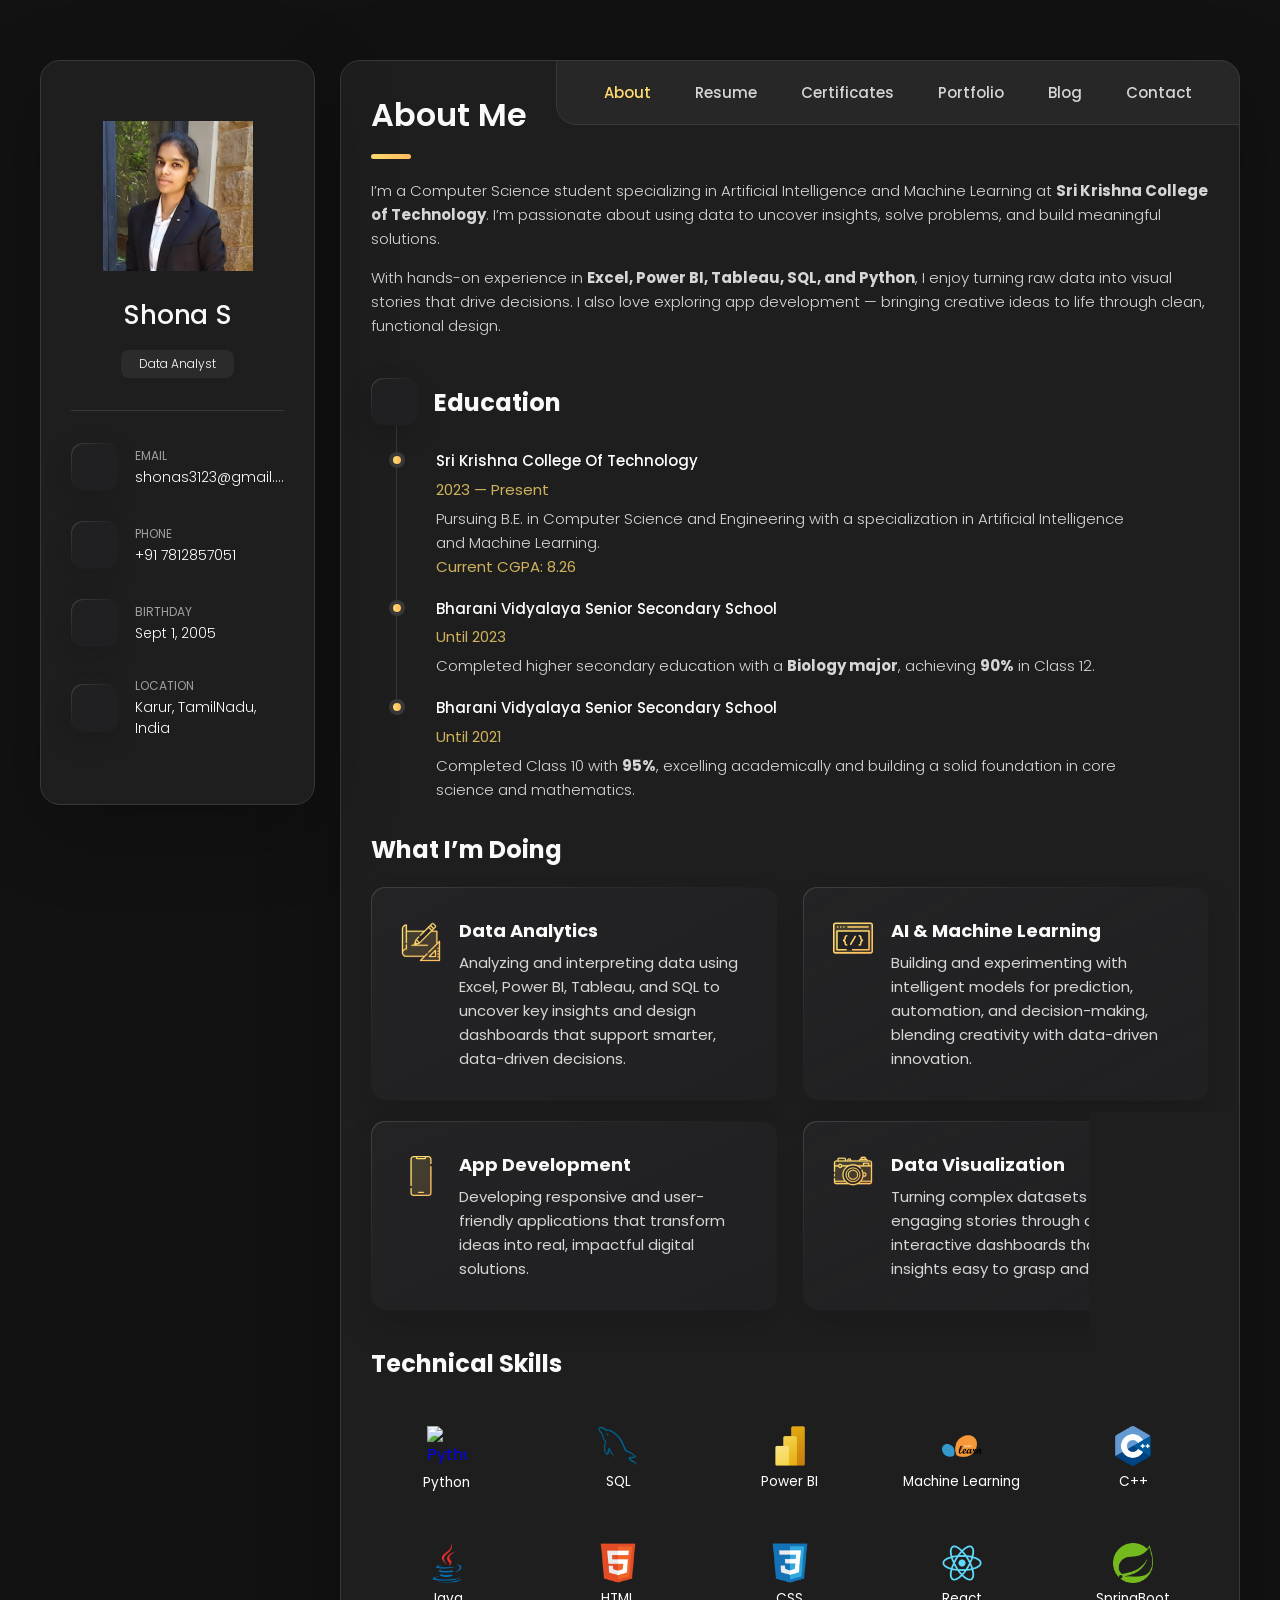
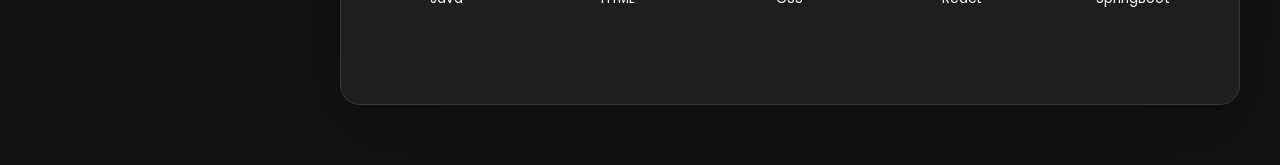
==== commit 7d4e2af7: "done and dusted" ====
--- a/index.html
+++ b/index.html
@@ -22,7 +22,7 @@
       <div class="sidebar-info">
 
         <figure class="avatar-box">
-          <img src="./assets/images/my-avatar.png" alt="Shona Senthil Kumar" width="80">
+          <img src="./assets/images/me.png" alt="Shona Senthil Kumar" width="80">
         </figure>
 
         <div class="info-content">
@@ -107,25 +107,38 @@
 
         <ul class="social-list">
 
-          <li class="social-item">
-            <a href="#" class="social-link">
-              <ion-icon name="logo-facebook"></ion-icon>
-            </a>
-          </li>
+  <!-- LinkedIn -->
+  <li class="social-item">
+    <a href="https://www.linkedin.com/in/shona-s" 
+       class="social-link" 
+       target="_blank" 
+       aria-label="LinkedIn">
+      <ion-icon name="logo-linkedin"></ion-icon>
+    </a>
+  </li>
 
-          <li class="social-item">
-            <a href="#" class="social-link">
-              <ion-icon name="logo-twitter"></ion-icon>
-            </a>
-          </li>
+  <!-- GitHub -->
+  <li class="social-item">
+    <a href="https://github.com/Shona-S" 
+       class="social-link" 
+       target="_blank" 
+       aria-label="GitHub">
+      <ion-icon name="logo-github"></ion-icon>
+    </a>
+  </li>
 
-          <li class="social-item">
-            <a href="#" class="social-link">
-              <ion-icon name="logo-instagram"></ion-icon>
-            </a>
-          </li>
+  <!-- Instagram -->
+  <li class="social-item">
+    <a href="https://www.instagram.com/your-instagram-username" 
+       class="social-link" 
+       target="_blank" 
+       aria-label="Instagram">
+      <ion-icon name="logo-instagram"></ion-icon>
+    </a>
+  </li>
 
-        </ul>
+</ul>
+
 
       </div>
 
--- a/assets/css/style.css
+++ b/assets/css/style.css
@@ -487,12 +487,15 @@
 
 .navbar-link.active { color: var(--orange-yellow-crayola); }
 
+/* =========================
+   CERTIFICATE FILTER BAR
+========================= */
 
 .cert-filter {
   display: flex;
   flex-wrap: wrap;
   gap: 12px;
-  margin: 20px 0;
+  margin: 20px 0 30px;
 }
 
 .cert-btn {
@@ -502,29 +505,48 @@
   border-radius: 14px;
   color: var(--white-1);
   cursor: pointer;
-  transition: 0.3s;
+  transition: background 0.3s ease, color 0.3s ease;
 }
 
 .cert-btn.active {
   background: var(--orange-yellow-crayola);
-  color: black;
-}
-
-.cert-tab { display: none; }
-.cert-tab.active { display: block; }
+  color: #111;
+  font-weight: 600;
+}
+
+/* =========================
+   CERTIFICATE TABS
+========================= */
+
+.cert-tab {
+  display: none;
+}
+
+.cert-tab.active {
+  display: block;
+}
+
+/* =========================
+   CERTIFICATE GRID
+   🔥 3 per row
+========================= */
 
 .cert-grid {
   display: grid;
-  grid-template-columns: repeat(2, 1fr);
-  gap: 25px;
-}
+  grid-template-columns: repeat(3, 1fr); /* ✅ 3 in a row */
+  gap: 28px;
+}
+
+/* =========================
+   CERTIFICATE CARD
+========================= */
 
 .cert-card {
   background: var(--eerie-black-2);
-  padding: 12px;
-  border-radius: 16px;
+  padding: 14px;
+  border-radius: 18px;
   border: 1px solid var(--jet);
-  transition: 0.3s;
+  transition: transform 0.3s ease, box-shadow 0.3s ease;
 }
 
 .cert-card:hover {
@@ -532,86 +554,52 @@
   box-shadow: var(--shadow-3);
 }
 
+/* =========================
+   CERTIFICATE IMAGE
+========================= */
+
 .cert-card img {
   width: 100%;
-  height: 220px;
-  border-radius: 12px;
+  height: 180px;
+  border-radius: 14px;
   object-fit: cover;
 }
 
-.cert-title {
-  margin-top: 10px;
-  color: var(--white-1);
-  font-size: var(--fs-6);
-}
-
-
-.cert-filter {
-  display: flex;
-  flex-wrap: wrap;
-  gap: 12px;
-  margin: 20px 0 30px;
-}
-
-.cert-btn {
-  padding: 8px 18px;
-  background: transparent;
-  border: 1px solid var(--jet);
-  border-radius: 14px;
-  color: var(--white-1);
-  cursor: pointer;
-  transition: 0.3s;
-}
-
-.cert-btn.active {
-  background: var(--orange-yellow-crayola);
-  color: black;
-}
-
-.cert-tab {
-  display: none;
-}
-
-.cert-tab.active {
-  display: block;
-}
-
-.cert-grid {
-  display: grid;
-  grid-template-columns: repeat(2, 1fr);
-  gap: 25px;
-}
-
-.cert-card {
-  background: var(--eerie-black-2);
-  padding: 14px;
-  border-radius: 16px;
-  border: 1px solid var(--jet);
-  transition: 0.3s;
-}
-
-.cert-card:hover {
-  transform: translateY(-5px);
-  box-shadow: var(--shadow-3);
-}
-
-.cert-card img {
-  width: 100%;
-  height: 220px;
-  border-radius: 12px;
-  object-fit: cover;
-}
+/* =========================
+   CERTIFICATE TEXT
+========================= */
 
 .cert-title {
   margin-top: 12px;
   font-size: var(--fs-6);
+  font-weight: 500;
   color: var(--white-1);
+  line-height: 1.4;
 }
 
 .cert-source {
-  margin-top: 3px;
+  margin-top: 4px;
+  font-size: var(--fs-7);
   color: var(--white-2);
-  font-size: var(--fs-7);
+  opacity: 0.85;
+}
+
+/* =========================
+   RESPONSIVE BREAKPOINTS
+========================= */
+
+/* Tablets → 2 per row */
+@media (max-width: 900px) {
+  .cert-grid {
+    grid-template-columns: repeat(2, 1fr);
+  }
+}
+
+/* Mobile → 1 per row */
+@media (max-width: 550px) {
+  .cert-grid {
+    grid-template-columns: 1fr;
+  }
 }
 
 /*-----------------------------------*\
@@ -1010,211 +998,221 @@
 
 
 
-/*-----------------------------------*\
-  #PORTFOLIO
-\*-----------------------------------*/
-
-.filter-list { display: none; }
-
-.filter-select-box {
-  position: relative;
-  margin-bottom: 25px;
-}
-
-.filter-select {
-  background: var(--eerie-black-2);
-  color: var(--light-gray);
-  display: flex;
-  justify-content: space-between;
-  align-items: center;
-  width: 100%;
-  padding: 12px 16px;
-  border: 1px solid var(--jet);
-  border-radius: 14px;
-  font-size: var(--fs-6);
-  font-weight: var(--fw-300);
-}
-
-.filter-select.active .select-icon { transform: rotate(0.5turn); }
-
-.select-list {
-  background: var(--eerie-black-2);
-  position: absolute;
-  top: calc(100% + 6px);
-  width: 100%;
-  padding: 6px;
-  border: 1px solid var(--jet);
-  border-radius: 14px;
-  z-index: 2;
-  opacity: 0;
-  visibility: hidden;
-  pointer-events: none;
-  transition: 0.15s ease-in-out;
-}
-
-.filter-select.active + .select-list {
-  opacity: 1;
-  visibility: visible;
-  pointer-events: all;
-}
-
-.select-item button {
-  background: var(--eerie-black-2);
-  color: var(--light-gray);
-  font-size: var(--fs-6);
-  font-weight: var(--fw-300);
-  text-transform: capitalize;
-  width: 100%;
-  padding: 8px 10px;
-  border-radius: 8px;
-}
-
-.select-item button:hover { --eerie-black-2: hsl(240, 2%, 20%); }
+/* ==============================
+   PORTFOLIO GRID
+================================ */
 
 .project-list {
   display: grid;
-  grid-template-columns: 1fr;
-  gap: 30px;
-  margin-bottom: 10px;
-}
-
-.project-item { display: none; }
+  grid-template-columns: repeat(auto-fit, minmax(280px, 1fr));
+  gap: 28px;
+  margin-top: 25px;
+}
+
+/* ==============================
+   PROJECT CARD
+================================ */
+
+.project-item {
+  display: none;
+}
 
 .project-item.active {
   display: block;
-  animation: scaleUp 0.25s ease forwards;
-}
-
-@keyframes scaleUp {
-  0% { transform: scale(0.5); }
-  100% { transform: scale(1); }
-}
-
-.project-item > a { width: 100%; }
+  animation: fadeUp 0.4s ease forwards;
+}
+
+@keyframes fadeUp {
+  from {
+    opacity: 0;
+    transform: translateY(20px);
+  }
+  to {
+    opacity: 1;
+    transform: translateY(0);
+  }
+}
+
+.project-item > a,
+.project-item {
+  background: linear-gradient(
+    180deg,
+    hsl(240, 3%, 14%),
+    hsl(240, 3%, 11%)
+  );
+  border-radius: 18px;
+  padding: 14px;
+  box-shadow: 0 8px 25px rgba(0, 0, 0, 0.45);
+  transition: transform 0.35s ease, box-shadow 0.35s ease;
+}
+
+.project-item:hover {
+  transform: translateY(-6px);
+  box-shadow: 0 14px 40px rgba(0, 0, 0, 0.65);
+}
+
+/* ==============================
+   PROJECT IMAGE
+================================ */
 
 .project-img {
   position: relative;
-  width: 100%;
-  height: 200px;
-  border-radius: 16px;
+  height: 180px;
+  border-radius: 14px;
   overflow: hidden;
-  margin-bottom: 15px;
-}
-
-.project-img::before {
-  content: "";
-  position: absolute;
-  top: 0;
-  left: 0;
-  width: 100%;
-  height: 100%;
-  background: transparent;
-  z-index: 1;
-  transition: var(--transition-1);
-}
-
-.project-item > a:hover .project-img::before { background: hsla(0, 0%, 0%, 0.5); }
-
-.project-item-icon-box {
-  --scale: 0.8;
-
-  background: var(--jet);
-  color: var(--orange-yellow-crayola);
-  position: absolute;
-  top: 50%;
-  left: 50%;
-  transform: translate(-50%, -50%) scale(var(--scale));
-  font-size: 20px;
-  padding: 18px;
-  border-radius: 12px;
-  opacity: 0;
-  z-index: 1;
-  transition: var(--transition-1);
-}
-
-.project-item > a:hover .project-item-icon-box {
-  --scale: 1;
-  opacity: 1;
-}
-
-.project-item-icon-box ion-icon { --ionicon-stroke-width: 50px; }
+  margin-bottom: 14px;
+}
 
 .project-img img {
   width: 100%;
   height: 100%;
   object-fit: cover;
-  transition: var(--transition-1);
-}
-
-.project-item > a:hover img { transform: scale(1.1); }
-
-.project-title,
-.project-category { margin-left: 10px; }
-
+  transition: transform 0.4s ease;
+}
+
+.project-item:hover .project-img img {
+  transform: scale(1.08);
+}
+
+/* Overlay icon */
+.project-item-icon-box {
+  position: absolute;
+  inset: 0;
+  display: grid;
+  place-items: center;
+  background: rgba(0, 0, 0, 0.55);
+  opacity: 0;
+  transition: opacity 0.3s ease;
+}
+
+.project-item:hover .project-item-icon-box {
+  opacity: 1;
+}
+
+.project-item-icon-box ion-icon {
+  font-size: 26px;
+  color: var(--orange-yellow-crayola);
+}
+
+/* ==============================
+   PROJECT CONTENT
+================================ */
+
+.project-info {
+  display: flex;
+  flex-direction: column;
+  gap: 6px;
+}
+
+/* Title */
 .project-title {
+  font-size: 15px;
+  font-weight: 500;
   color: var(--white-2);
-  font-size: var(--fs-5);
-  font-weight: var(--fw-400);
-  text-transform: capitalize;
-  line-height: 1.3;
-}
-
-.project-category {
+  margin-top: 4px;
+}
+
+/* Description (smaller & smooth) */
+.project-desc {
+  font-size: 12px;
+  line-height: 1.5;
   color: var(--light-gray-70);
-  font-size: var(--fs-6);
-  font-weight: var(--fw-300);
-}
-
-.code1 {
-  background: var(--border-gradient-onyx);
+}
+
+/* Tech stack */
+.project-tech {
+  font-size: 11px;
   color: var(--orange-yellow-crayola);
-  padding: 10px 20px;
-  border-radius: 12px;
-  font-size: var(--fs-6);
-  font-weight: var(--fw-500);
+  opacity: 0.9;
+}
+
+/* ==============================
+   VIEW CODE BUTTON
+================================ */
+
+.code-btn {
+  margin-top: 10px;
+  align-self: flex-start;
+  padding: 8px 18px;
+  font-size: 12px;
+  border-radius: 999px;
+  background: linear-gradient(
+    135deg,
+    var(--orange-yellow-crayola),
+    hsl(38, 100%, 60%)
+  );
+  color: black;
+  text-decoration: none;
+  font-weight: 500;
+  transition: transform 0.25s ease, box-shadow 0.25s ease;
+}
+
+.code-btn:hover {
+  transform: translateY(-2px);
+  box-shadow: 0 6px 20px rgba(255, 200, 60, 0.45);
+}
+
+/* ==============================
+   FILTER BAR POLISH
+================================ */
+
+/* ==============================
+   FILTER BAR POLISH (FIXED)
+================================ */
+
+/* ==============================
+   FILTER BAR – FORCE FIX
+================================ */
+
+.filter-list {
+  display: flex;
+  gap: 18px;
+  margin-bottom: 30px;
+}
+
+/* Default button */
+.filter-item button {
+  font-size: 14px;
+  padding: 6px 14px;
+  border-radius: 999px;
+  background: transparent;
+  color: var(--light-gray);
+  border: none;
   cursor: pointer;
-  position: relative;
-  transition: var(--transition-1);
-  box-shadow: var(--shadow-3);
-  text-transform: capitalize;
-}
-
-.code1 {
-  font-size: 12px; /* make it smaller */
-  padding: 8px 18px; /* optional: adjust size nicely */
-}
-
-.code1::before {
-  content: "";
-  position: absolute;
-  inset: 1px;
-  background: var(--bg-gradient-jet);
-  border-radius: inherit;
-  z-index: -1;
-}
-
-.code1:hover {
-  color: black;
-  background: var(--orange-yellow-crayola);
-  transform: translateY(-3px);
-}
-
-.code1:active {
-  transform: scale(0.95);
-}
-
-.project-info {
-  margin-top: 10px;
-  padding: 0 10px;
-  display: flex;
-  justify-content: space-between;
-  align-items: center;
-}
-
-.project-info a {
-  text-decoration: none;
-}
-
+  transition: background 0.3s ease, color 0.3s ease;
+}
+
+/* Hover (non-active only) */
+.filter-item button:hover:not(.active) {
+  background: hsla(45, 100%, 70%, 0.15);
+  color: var(--orange-yellow-crayola);
+}
+
+/* 🔥 ACTIVE STATE – HARD OVERRIDE */
+.filter-item button.active {
+  background: var(--orange-yellow-crayola) !important;
+  color: #111 !important;          /* 🔥 FORCE dark text */
+  font-weight: 600;
+}
+
+.filter-item button.active {
+  box-shadow: 0 6px 16px rgba(255, 200, 60, 0.35);
+}
+
+
+/* ==============================
+   RESPONSIVE
+================================ */
+
+@media (max-width: 768px) {
+  .project-img {
+    height: 160px;
+  }
+
+  .project-title {
+    font-size: 14px;
+  }
+}
 
 
 /*-----------------------------------*\
